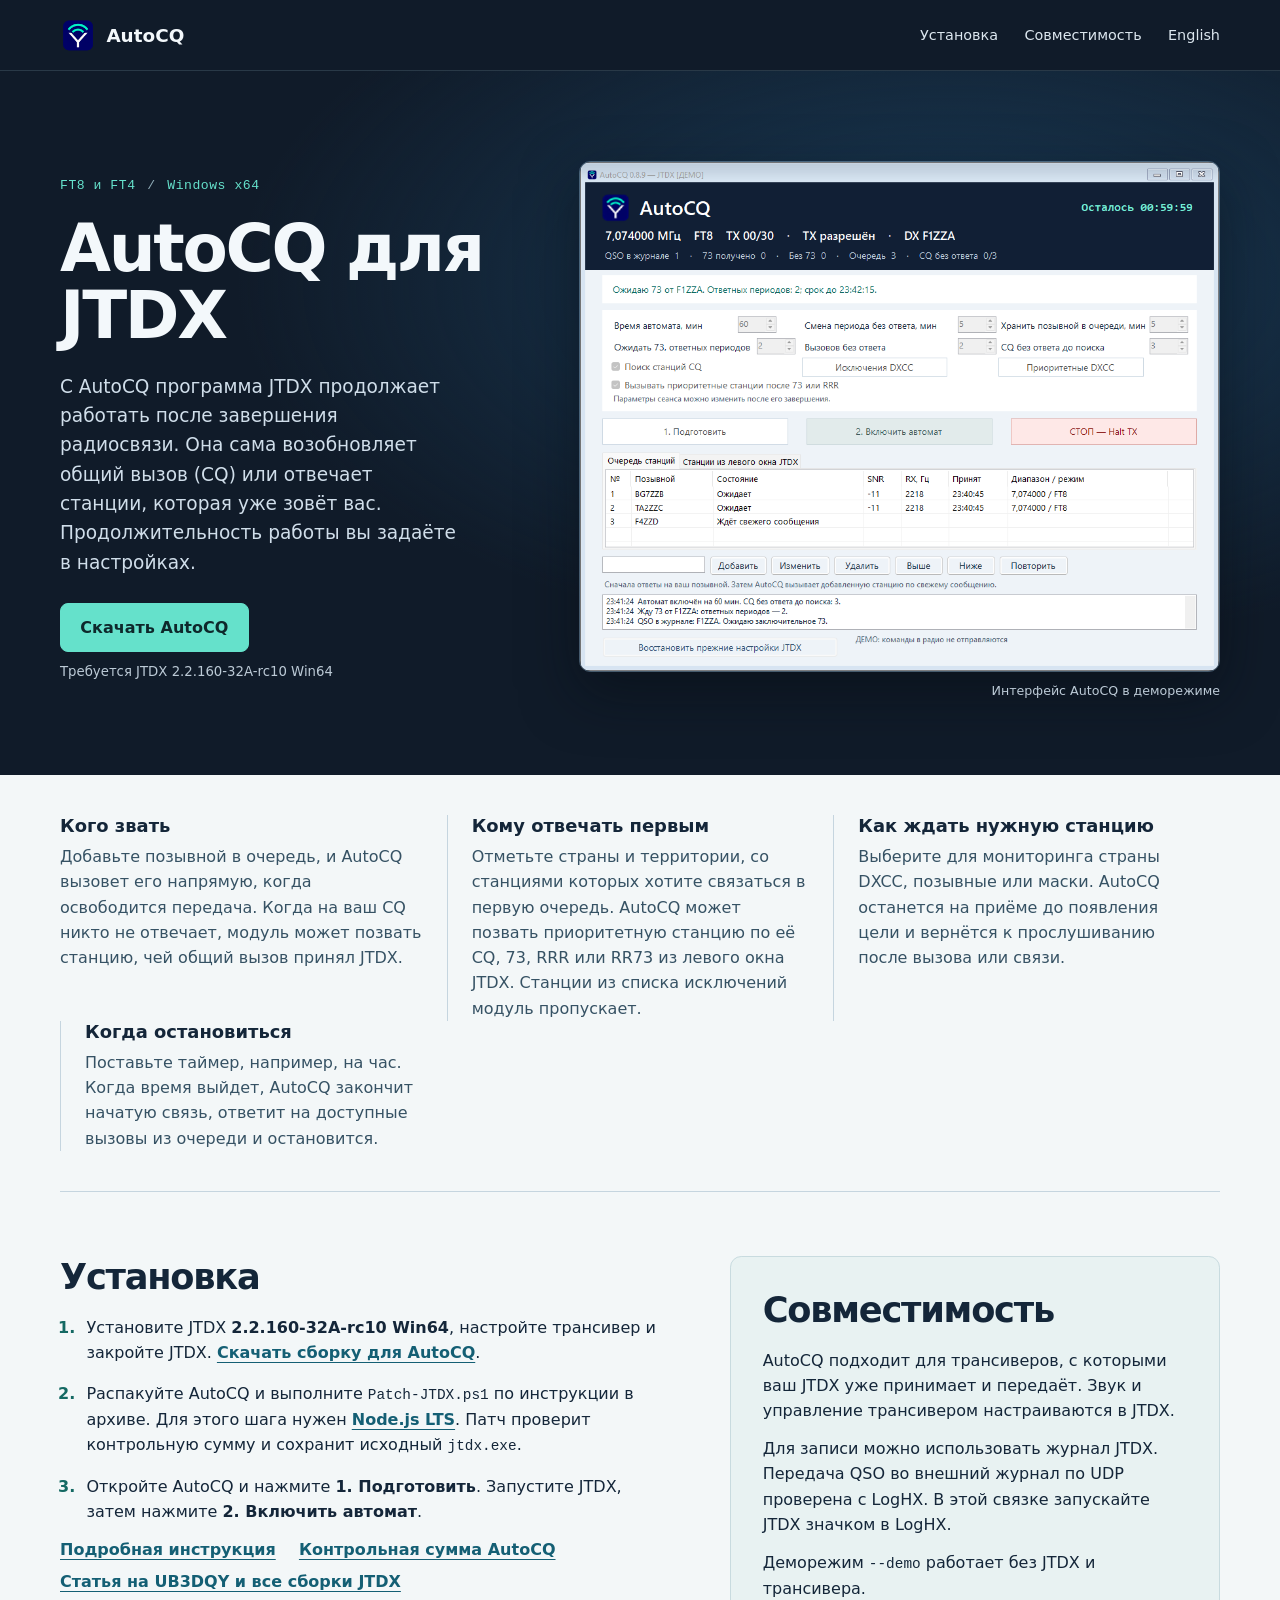
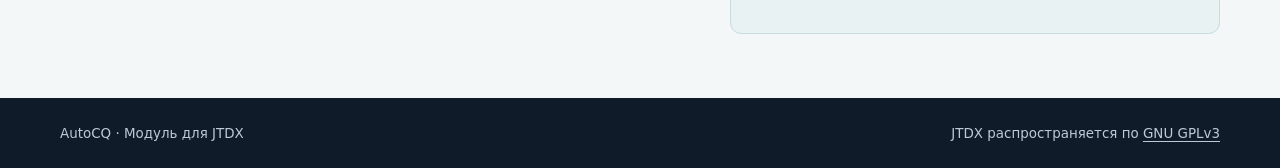
==== docs/index.html @ 777506cb "Add direct calls and target monitoring" ====
<!doctype html>
<html lang="ru">
<head>
  <meta charset="utf-8">
  <meta name="viewport" content="width=device-width, initial-scale=1">
  <meta name="description" content="С AutoCQ программа JTDX продолжает работу после каждой связи в FT8 и FT4. Таймер, очередь вызовов, приоритеты и исключения по странам.">
  <title>AutoCQ для JTDX — загрузка</title>
  <link rel="icon" href="icon.png" type="image/png">
  <link rel="stylesheet" href="style.css">
</head>
<body>
  <header class="site-header">
    <div class="wrap masthead">
      <a class="brand" href="index.html"><img src="icon.png" alt="" width="36" height="36">AutoCQ</a>
      <nav aria-label="Разделы страницы">
        <a href="#setup">Установка</a>
        <a href="#compatibility">Совместимость</a>
        <a href="https://ub3dqy.com/en/read/5/" lang="en">English</a>
      </nav>
    </div>
  </header>
  <main>
    <section class="hero">
      <div class="wrap hero-grid">
        <div class="intro">
          <p class="version">FT8 и FT4 <span aria-hidden="true">/</span> Windows x64</p>
          <h1>AutoCQ для<br> JTDX</h1>
          <p class="summary">С AutoCQ программа JTDX продолжает работать после завершения радиосвязи. Она сама возобновляет общий вызов (CQ) или отвечает станции, которая уже зовёт вас. Продолжительность работы вы задаёте в настройках.</p>
          <a class="button" href="https://github.com/ub3dqy/jtdx-autocq/releases/latest">Скачать AutoCQ</a>
          <p class="requirements">Требуется JTDX 2.2.160-32A-rc10 Win64</p>
        </div>
        <figure class="product">
          <a href="autocq-demo.png" aria-label="Открыть снимок окна AutoCQ в полном размере">
            <img src="autocq-demo.png" alt="Демонстрационное окно AutoCQ с таймером, настройками ожидания 73 и очередью вызовов" width="976" height="778">
          </a>
          <figcaption>Интерфейс AutoCQ в деморежиме</figcaption>
        </figure>
      </div>
    </section>
    <div class="surface">
      <div class="wrap">
        <dl class="features">
          <div>
            <dt>Кого звать</dt>
            <dd>Добавьте позывной в очередь, и AutoCQ вызовет его напрямую, когда освободится передача. Когда на ваш CQ никто не отвечает, модуль может позвать станцию, чей общий вызов принял JTDX.</dd>
          </div>
          <div>
            <dt>Кому отвечать первым</dt>
            <dd>Отметьте страны и территории, со станциями которых хотите связаться в первую очередь. AutoCQ может позвать приоритетную станцию по её CQ, 73, RRR или RR73 из левого окна JTDX. Станции из списка исключений модуль пропускает.</dd>
          </div>
          <div>
            <dt>Как ждать нужную станцию</dt>
            <dd>Выберите для мониторинга страны DXCC, позывные или маски. AutoCQ останется на приёме до появления цели и вернётся к прослушиванию после вызова или связи.</dd>
          </div>
          <div>
            <dt>Когда остановиться</dt>
            <dd>Поставьте таймер, например, на час. Когда время выйдет, AutoCQ закончит начатую связь, ответит на доступные вызовы из очереди и остановится.</dd>
          </div>
        </dl>
        <div class="details">
          <section id="setup" aria-labelledby="setup-title">
            <h2 id="setup-title">Установка</h2>
            <ol class="steps">
              <li>Установите JTDX <strong>2.2.160-32A-rc10 Win64</strong>, настройте трансивер и закройте JTDX. <a href="https://ub3dqy.com/downloads/jtdx/2.2.160-rc10/jtdx-2.2.160-32A-rc10-win64.exe.zip">Скачать сборку для AutoCQ</a>.</li>
              <li>Распакуйте AutoCQ и выполните <code>Patch-JTDX.ps1</code> по инструкции в архиве. Для этого шага нужен <a href="https://nodejs.org/en/download">Node.js LTS</a>. Патч проверит контрольную сумму и сохранит исходный <code>jtdx.exe</code>.</li>
              <li>Откройте AutoCQ и нажмите <strong>1. Подготовить</strong>. Запустите JTDX, затем нажмите <strong>2. Включить автомат</strong>.</li>
            </ol>
            <div class="setup-links">
              <a href="https://github.com/ub3dqy/jtdx-autocq#установить-autocq">Подробная инструкция</a>
              <a href="https://github.com/ub3dqy/jtdx-autocq/releases/latest/download/SHA256SUMS.txt">Контрольная сумма AutoCQ</a>
              <a href="https://ub3dqy.com/ru/read/5/">Статья на UB3DQY и все сборки JTDX</a>
            </div>
          </section>
          <section class="compat" id="compatibility" aria-labelledby="compat-title">
            <h2 id="compat-title">Совместимость</h2>
            <p>AutoCQ подходит для трансиверов, с которыми ваш JTDX уже принимает и передаёт. Звук и управление трансивером настраиваются в JTDX.</p>
            <p>Для записи можно использовать журнал JTDX. Передача QSO во внешний журнал по UDP проверена с LogHX. В этой связке запускайте JTDX значком в LogHX.</p>
            <p>Деморежим <code>--demo</code> работает без JTDX и трансивера.</p>
          </section>
        </div>
      </div>
    </div>
  </main>
  <footer>
    <div class="wrap footer-row">
      <p>AutoCQ · Модуль для JTDX</p>
      <p>JTDX распространяется по <a href="https://www.gnu.org/licenses/gpl-3.0.html">GNU GPLv3</a></p>
    </div>
  </footer>
</body>
</html>
---- docs/style.css ----
:root {
  color-scheme: dark;
  --night: #101b29;
  --ink: #142639;
  --mint: #65e1cb;
  --ice: #f3f7f8;
  --muted: #bccad6;
  font-family: "Geist", "Inter", "Segoe UI", system-ui, sans-serif;
}

*, *::before, *::after { box-sizing: border-box; }
body { margin: 0; color: #f3f8fb; background: var(--night); }
a { color: inherit; text-underline-offset: 0.22em; }
a:focus-visible { outline: 2px solid #2985ed; outline-offset: 5px; border-radius: 3px; }
img { max-width: 100%; height: auto; display: block; }
p, dd, li { line-height: 1.58; }
.wrap { width: min(1160px, calc(100% - 3rem)); margin-inline: auto; }
.site-header { border-bottom: 1px solid #b6e3ed26; }
.masthead, .footer-row { display: flex; align-items: center; gap: 1rem; justify-content: space-between; }
.masthead { min-height: 70px; }
.brand { display: inline-flex; gap: 0.65rem; align-items: center; font-size: 1.15rem; font-weight: 710; text-decoration: none; }
.masthead nav { display: flex; flex-wrap: wrap; gap: clamp(0.55rem, 3vw, 1.65rem); font-size: 0.9rem; color: #dce7ef; }
.masthead nav a { text-decoration: none; }
.masthead nav a:hover { text-decoration: underline; }
.hero {
  background: radial-gradient(ellipse at 74% 30%, #193a56, transparent 53%), var(--night);
}
.hero-grid {
  display: grid;
  grid-template-columns: minmax(17rem, 0.83fr) minmax(0, 1.17fr);
  align-items: center;
  gap: clamp(1.5rem, 5vw, 4.5rem);
  padding-block: clamp(3.25rem, 7vw, 6.1rem) clamp(3rem, 6vw, 5.25rem);
}
.version {
  margin: 0 0 1.15rem;
  color: var(--mint);
  font-family: "IBM Plex Mono", Consolas, monospace;
  font-size: 0.82rem;
  letter-spacing: 0.04em;
}
.version span { color: #91aeb9; margin-inline: 0.25em; }
h1, h2 { letter-spacing: -0.035em; }
h1 { margin: 0; font-size: clamp(2.6rem, 5.15vw, 4.8rem); line-height: 1.02; }
.summary { margin: 1.4rem 0 1.6rem; max-width: 34ch; color: #d0deea; font-size: clamp(1rem, 1.65vw, 1.16rem); }
.button {
  display: inline-block;
  padding: 0.88rem 1.21rem;
  border: 1px solid var(--mint);
  border-radius: 0.5rem;
  background: var(--mint);
  color: #0e282b;
  font-weight: 730;
  text-decoration: none;
}
.button:hover { background: #a0ffea; }
.requirements { font-size: 0.83rem; margin: 0.65rem 0 0; color: var(--muted); }
.product { margin: 0; }
.product a { display: block; border: 1px solid #9fc3dd61; border-radius: 0.7rem; overflow: hidden; box-shadow: 0 20px 55px #060b1280; }
.product figcaption { text-align: right; margin-top: 0.7rem; font-size: 0.79rem; color: var(--muted); }
.surface { color-scheme: light; background: var(--ice); color: var(--ink); }
.features {
  margin: 0;
  padding-block: 2.5rem;
  display: grid;
  grid-template-columns: repeat(3, minmax(0, 1fr));
  border-bottom: 1px solid #c5d5df;
}
.features div + div { padding-left: 1.5rem; border-left: 1px solid #c5d5df; }
.features div { padding-right: 1.5rem; }
.features dt { font-size: 1.12rem; font-weight: 740; }
.features dd { margin: 0.5rem 0 0; color: #365264; }
.details {
  padding-block: clamp(2.5rem, 5vw, 4.5rem);
  display: grid;
  grid-template-columns: minmax(0, 1.05fr) minmax(0, 0.85fr);
  gap: clamp(1.35rem, 5vw, 4.25rem);
  align-items: start;
}
.details h2 { font-size: clamp(1.7rem, 3vw, 2.2rem); margin: 0 0 1.1rem; }
.steps { padding-left: 1.3rem; }
.steps li { margin: 0 0 1rem; padding-left: 0.35rem; }
.steps li::marker { font-weight: 750; color: #146963; }
.details a { color: #145f74; font-weight: 640; }
.setup-links { display: flex; flex-wrap: wrap; gap: 0.8rem 1.45rem; }
.compat { padding: clamp(1.2rem, 3vw, 2rem); border: 1px solid #c8dbdf; border-radius: 0.7rem; background: #e8f2f2; }
.compat p { margin: 0 0 0.8rem; }
.compat p:last-child { margin: 0; }
code { font-family: "IBM Plex Mono", Consolas, monospace; font-size: 0.9em; overflow-wrap: anywhere; }
.footer-row { padding-block: 0.7rem; color: var(--muted); font-size: 0.84rem; }

@media (max-width: 780px) {
  .hero-grid, .details { grid-template-columns: minmax(0, 1fr); }
  .hero-grid { gap: 2.1rem; }
  .product { max-width: 620px; }
  .product figcaption { text-align: left; }
  h1 br { display: none; }
}

@media (max-width: 525px) {
  .wrap { width: calc(100% - 2rem); }
  .masthead { min-height: 63px; }
  .masthead nav { font-size: 0.8rem; }
  .features { grid-template-columns: minmax(0, 1fr); gap: 1rem; padding-block: 1.6rem; }
  .features div { padding: 0; }
  .features div + div { padding: 1rem 0 0; border: 0; border-top: 1px solid #c5d5df; }
  .footer-row { display: block; }
}
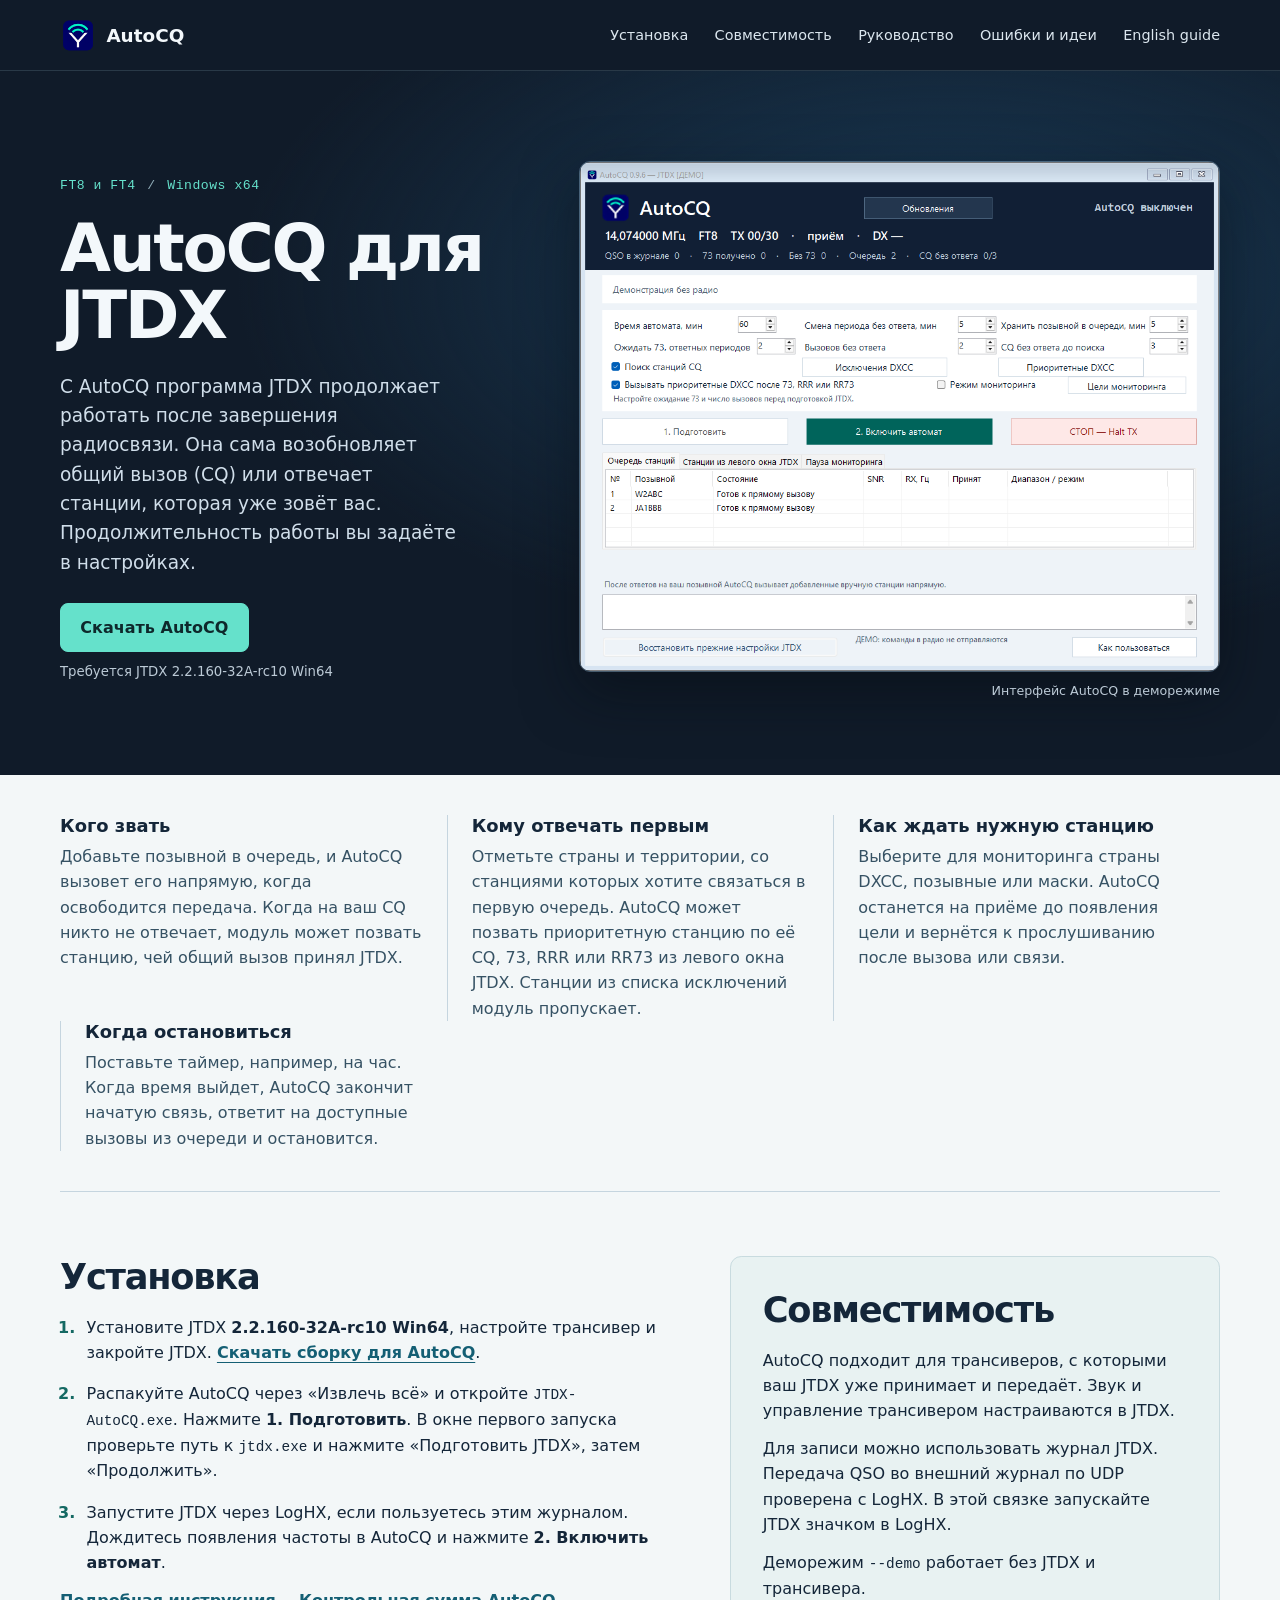
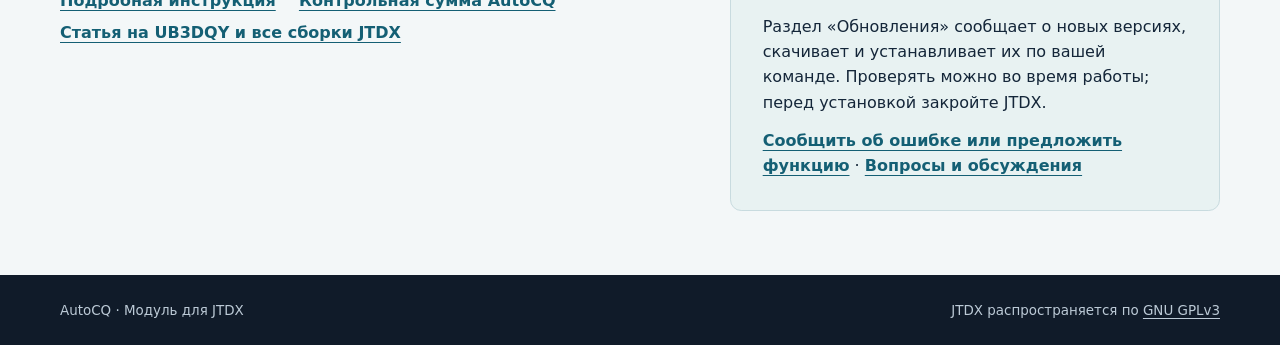
==== commit 43d039f7: "Release 0.9.6: monitoring retries, updater, guided setup and community docs" ====
--- a/docs/index.html
+++ b/docs/index.html
@@ -15,7 +15,9 @@
       <nav aria-label="Разделы страницы">
         <a href="#setup">Установка</a>
         <a href="#compatibility">Совместимость</a>
-        <a href="https://ub3dqy.com/en/read/5/" lang="en">English</a>
+        <a href="user-guide.ru.html">Руководство</a>
+        <a href="https://github.com/ub3dqy/jtdx-autocq/issues/new/choose">Ошибки и идеи</a>
+        <a href="user-guide.en.html" lang="en">English guide</a>
       </nav>
     </div>
   </header>
@@ -62,11 +64,11 @@
             <h2 id="setup-title">Установка</h2>
             <ol class="steps">
               <li>Установите JTDX <strong>2.2.160-32A-rc10 Win64</strong>, настройте трансивер и закройте JTDX. <a href="https://ub3dqy.com/downloads/jtdx/2.2.160-rc10/jtdx-2.2.160-32A-rc10-win64.exe.zip">Скачать сборку для AutoCQ</a>.</li>
-              <li>Распакуйте AutoCQ и выполните <code>Patch-JTDX.ps1</code> по инструкции в архиве. Для этого шага нужен <a href="https://nodejs.org/en/download">Node.js LTS</a>. Патч проверит контрольную сумму и сохранит исходный <code>jtdx.exe</code>.</li>
-              <li>Откройте AutoCQ и нажмите <strong>1. Подготовить</strong>. Запустите JTDX, затем нажмите <strong>2. Включить автомат</strong>.</li>
+              <li>Распакуйте AutoCQ через «Извлечь всё» и откройте <code>JTDX-AutoCQ.exe</code>. Нажмите <strong>1. Подготовить</strong>. В окне первого запуска проверьте путь к <code>jtdx.exe</code> и нажмите «Подготовить JTDX», затем «Продолжить».</li>
+              <li>Запустите JTDX через LogHX, если пользуетесь этим журналом. Дождитесь появления частоты в AutoCQ и нажмите <strong>2. Включить автомат</strong>.</li>
             </ol>
             <div class="setup-links">
-              <a href="https://github.com/ub3dqy/jtdx-autocq#установить-autocq">Подробная инструкция</a>
+              <a href="user-guide.ru.html">Подробная инструкция</a>
               <a href="https://github.com/ub3dqy/jtdx-autocq/releases/latest/download/SHA256SUMS.txt">Контрольная сумма AutoCQ</a>
               <a href="https://ub3dqy.com/ru/read/5/">Статья на UB3DQY и все сборки JTDX</a>
             </div>
@@ -76,6 +78,8 @@
             <p>AutoCQ подходит для трансиверов, с которыми ваш JTDX уже принимает и передаёт. Звук и управление трансивером настраиваются в JTDX.</p>
             <p>Для записи можно использовать журнал JTDX. Передача QSO во внешний журнал по UDP проверена с LogHX. В этой связке запускайте JTDX значком в LogHX.</p>
             <p>Деморежим <code>--demo</code> работает без JTDX и трансивера.</p>
+            <p>Раздел «Обновления» сообщает о новых версиях, скачивает и устанавливает их по вашей команде. Проверять можно во время работы; перед установкой закройте JTDX.</p>
+            <p><a href="https://github.com/ub3dqy/jtdx-autocq/issues/new/choose">Сообщить об ошибке или предложить функцию</a> · <a href="https://github.com/ub3dqy/jtdx-autocq/discussions">Вопросы и обсуждения</a></p>
           </section>
         </div>
       </div>
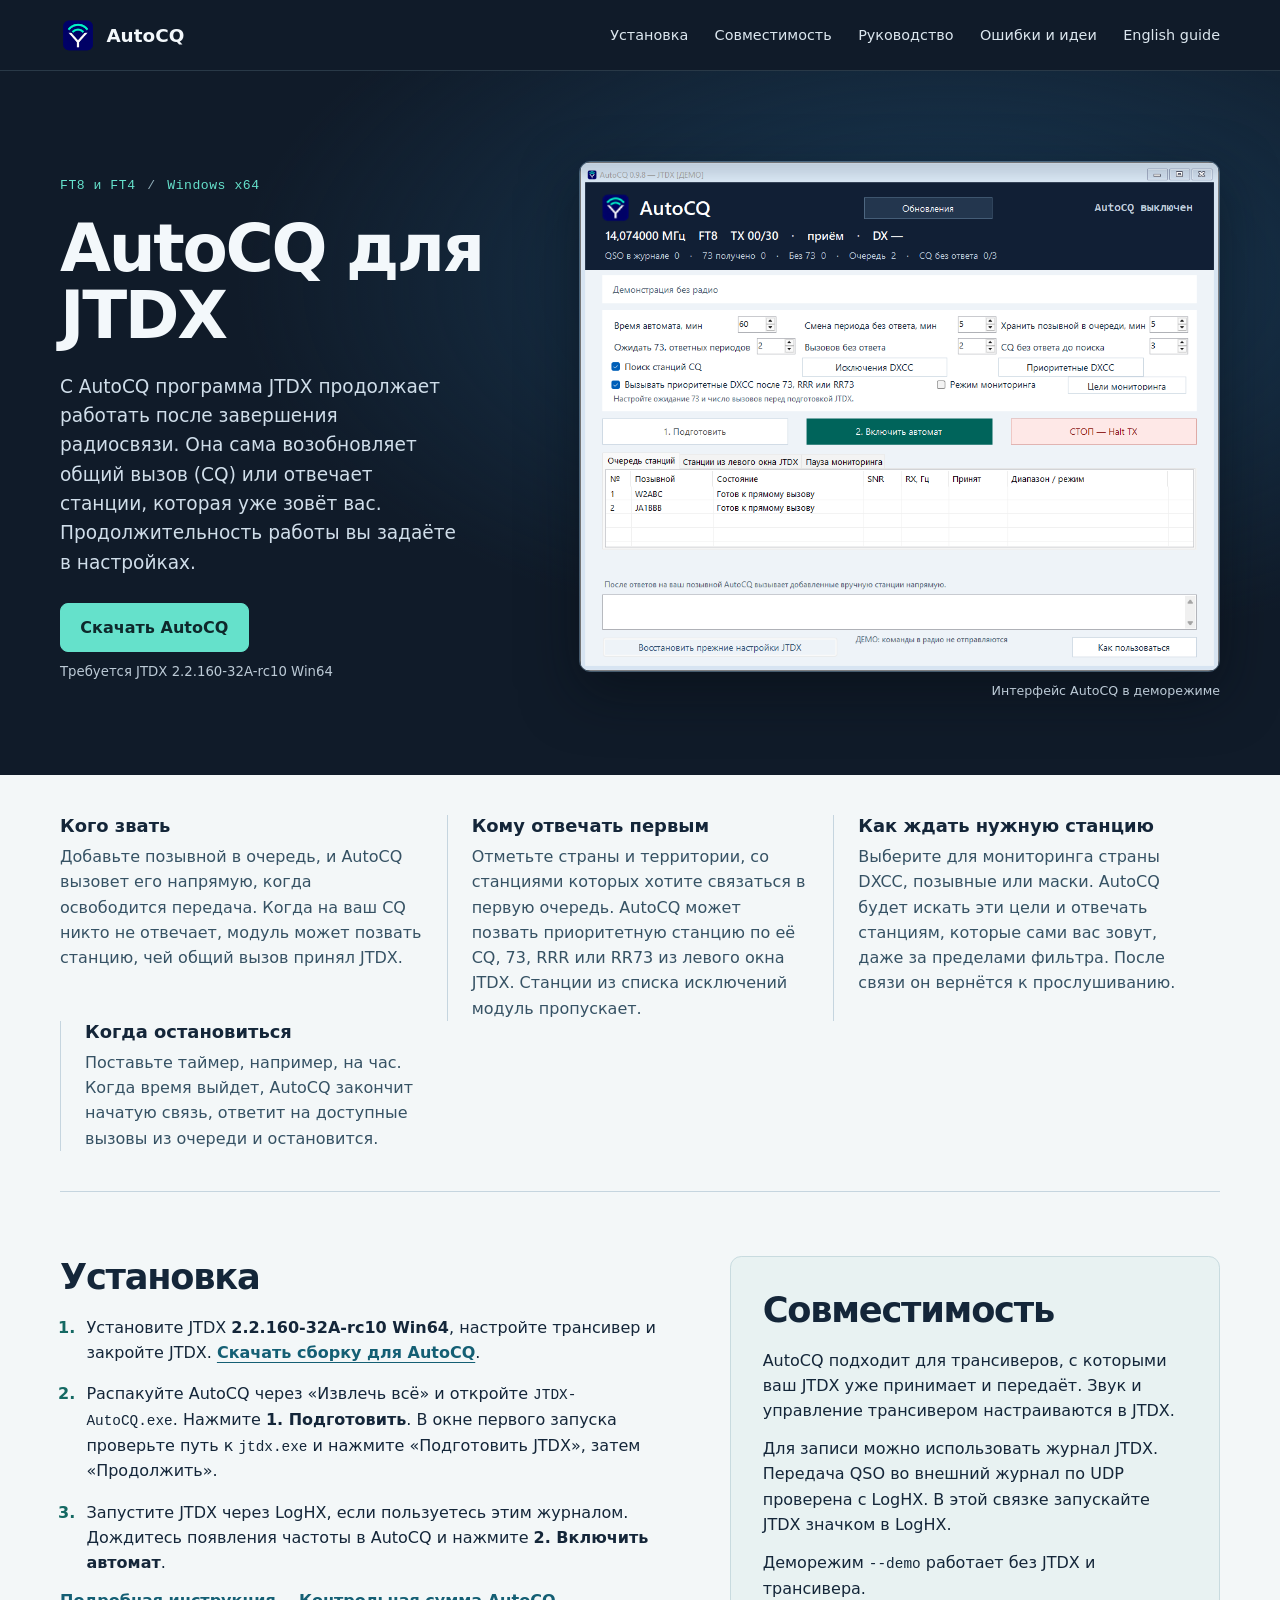
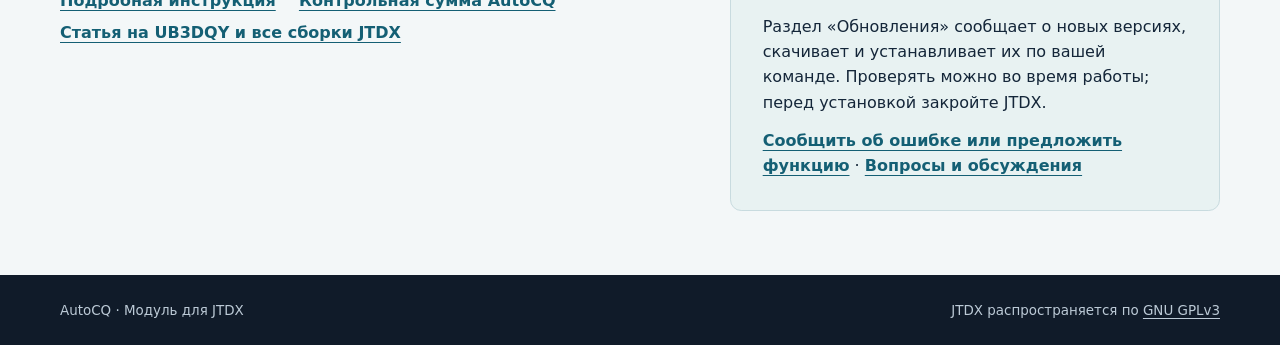
==== commit 8649df6e: "Answer incoming callers outside monitoring targets" ====
--- a/docs/index.html
+++ b/docs/index.html
@@ -52,7 +52,7 @@
           </div>
           <div>
             <dt>Как ждать нужную станцию</dt>
-            <dd>Выберите для мониторинга страны DXCC, позывные или маски. AutoCQ останется на приёме до появления цели и вернётся к прослушиванию после вызова или связи.</dd>
+            <dd>Выберите для мониторинга страны DXCC, позывные или маски. AutoCQ будет искать эти цели и отвечать станциям, которые сами вас зовут, даже за пределами фильтра. После связи он вернётся к прослушиванию.</dd>
           </div>
           <div>
             <dt>Когда остановиться</dt>
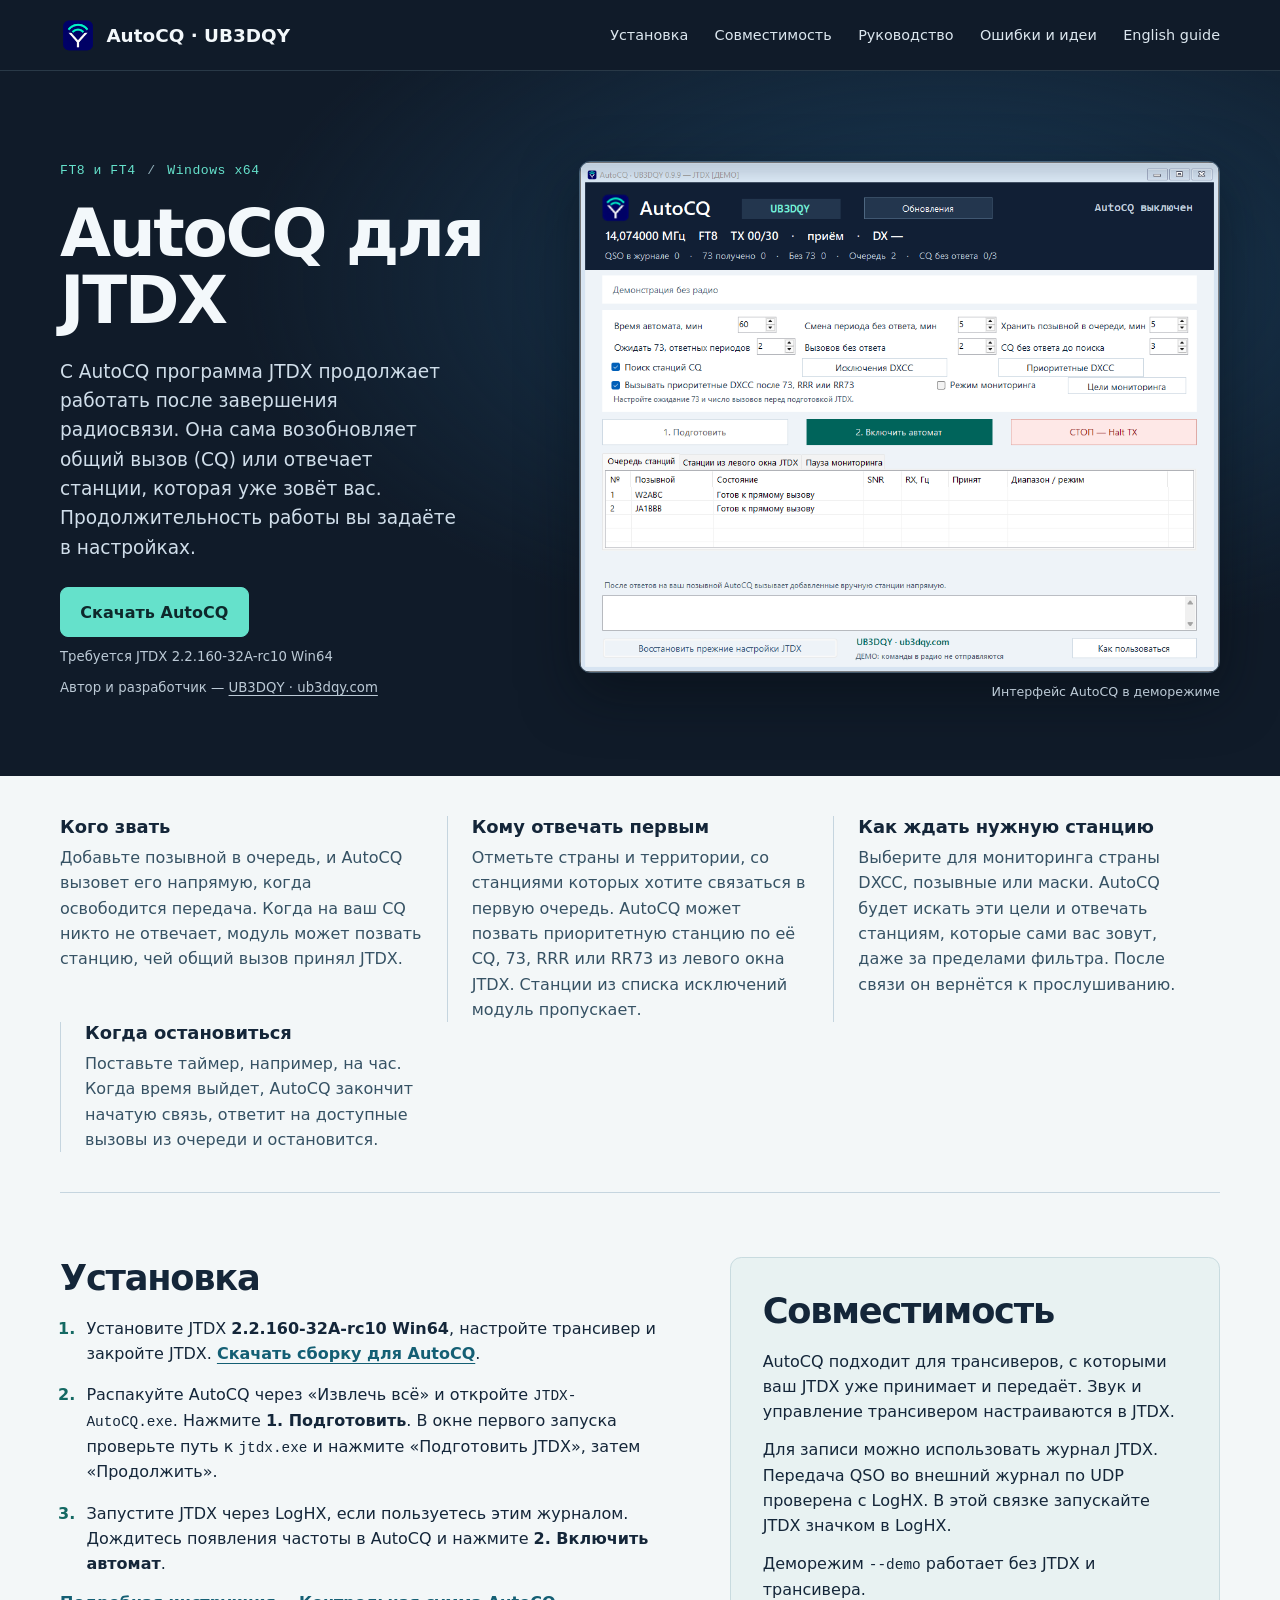
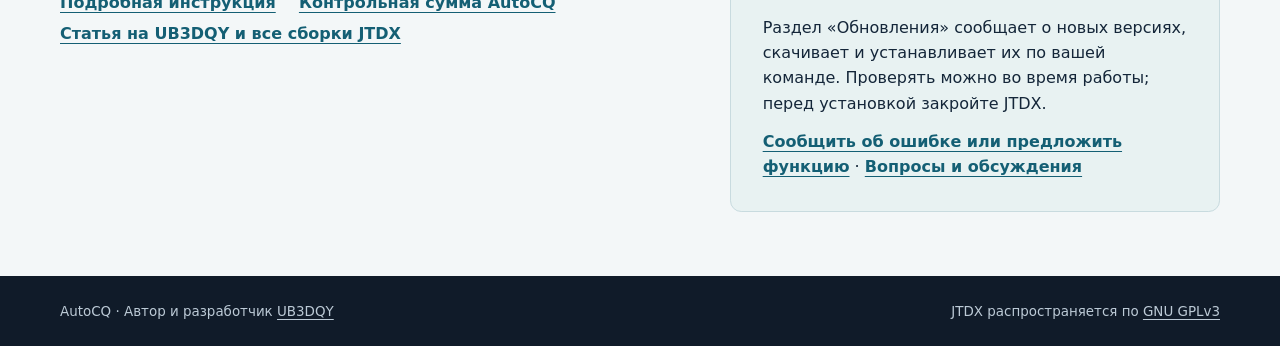
==== commit ff8b2d4a: "Brand AutoCQ with UB3DQY identity and website" ====
--- a/docs/index.html
+++ b/docs/index.html
@@ -4,14 +4,15 @@
   <meta charset="utf-8">
   <meta name="viewport" content="width=device-width, initial-scale=1">
   <meta name="description" content="С AutoCQ программа JTDX продолжает работу после каждой связи в FT8 и FT4. Таймер, очередь вызовов, приоритеты и исключения по странам.">
-  <title>AutoCQ для JTDX — загрузка</title>
+  <meta name="author" content="UB3DQY">
+  <title>AutoCQ · UB3DQY — модуль для JTDX</title>
   <link rel="icon" href="icon.png" type="image/png">
   <link rel="stylesheet" href="style.css">
 </head>
 <body>
   <header class="site-header">
     <div class="wrap masthead">
-      <a class="brand" href="index.html"><img src="icon.png" alt="" width="36" height="36">AutoCQ</a>
+      <a class="brand" href="index.html"><img src="icon.png" alt="" width="36" height="36">AutoCQ · UB3DQY</a>
       <nav aria-label="Разделы страницы">
         <a href="#setup">Установка</a>
         <a href="#compatibility">Совместимость</a>
@@ -30,6 +31,7 @@
           <p class="summary">С AutoCQ программа JTDX продолжает работать после завершения радиосвязи. Она сама возобновляет общий вызов (CQ) или отвечает станции, которая уже зовёт вас. Продолжительность работы вы задаёте в настройках.</p>
           <a class="button" href="https://github.com/ub3dqy/jtdx-autocq/releases/latest">Скачать AutoCQ</a>
           <p class="requirements">Требуется JTDX 2.2.160-32A-rc10 Win64</p>
+          <p class="requirements">Автор и разработчик — <a href="https://ub3dqy.com/">UB3DQY · ub3dqy.com</a></p>
         </div>
         <figure class="product">
           <a href="autocq-demo.png" aria-label="Открыть снимок окна AutoCQ в полном размере">
@@ -87,7 +89,7 @@
   </main>
   <footer>
     <div class="wrap footer-row">
-      <p>AutoCQ · Модуль для JTDX</p>
+      <p>AutoCQ · Автор и разработчик <a href="https://ub3dqy.com/">UB3DQY</a></p>
       <p>JTDX распространяется по <a href="https://www.gnu.org/licenses/gpl-3.0.html">GNU GPLv3</a></p>
     </div>
   </footer>
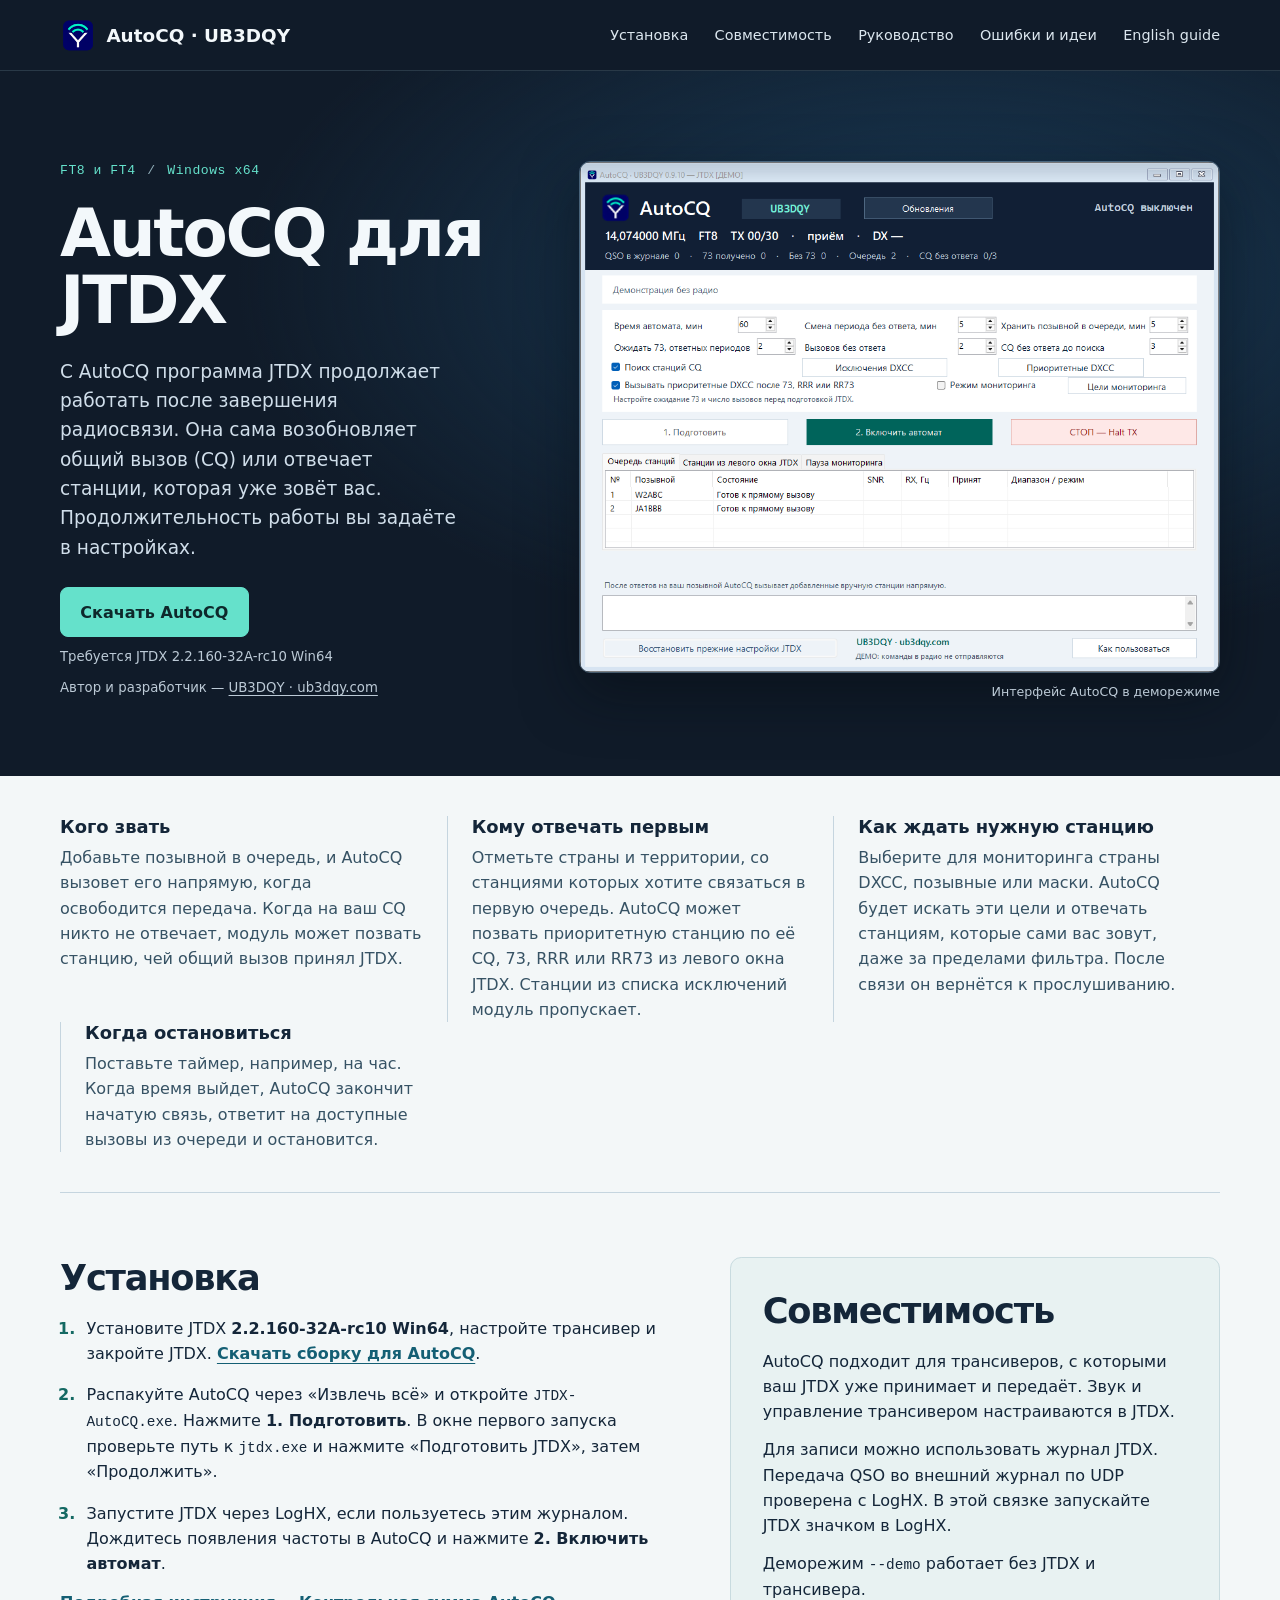
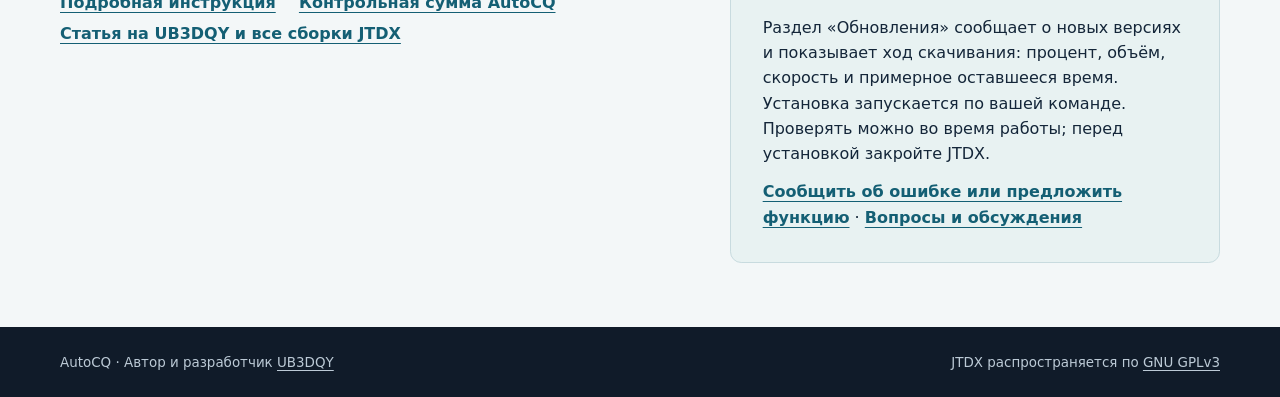
==== commit a4403d27: "Show download progress and preserve terminal Halt acknowledgements" ====
--- a/docs/index.html
+++ b/docs/index.html
@@ -80,7 +80,7 @@
             <p>AutoCQ подходит для трансиверов, с которыми ваш JTDX уже принимает и передаёт. Звук и управление трансивером настраиваются в JTDX.</p>
             <p>Для записи можно использовать журнал JTDX. Передача QSO во внешний журнал по UDP проверена с LogHX. В этой связке запускайте JTDX значком в LogHX.</p>
             <p>Деморежим <code>--demo</code> работает без JTDX и трансивера.</p>
-            <p>Раздел «Обновления» сообщает о новых версиях, скачивает и устанавливает их по вашей команде. Проверять можно во время работы; перед установкой закройте JTDX.</p>
+            <p>Раздел «Обновления» сообщает о новых версиях и показывает ход скачивания: процент, объём, скорость и примерное оставшееся время. Установка запускается по вашей команде. Проверять можно во время работы; перед установкой закройте JTDX.</p>
             <p><a href="https://github.com/ub3dqy/jtdx-autocq/issues/new/choose">Сообщить об ошибке или предложить функцию</a> · <a href="https://github.com/ub3dqy/jtdx-autocq/discussions">Вопросы и обсуждения</a></p>
           </section>
         </div>
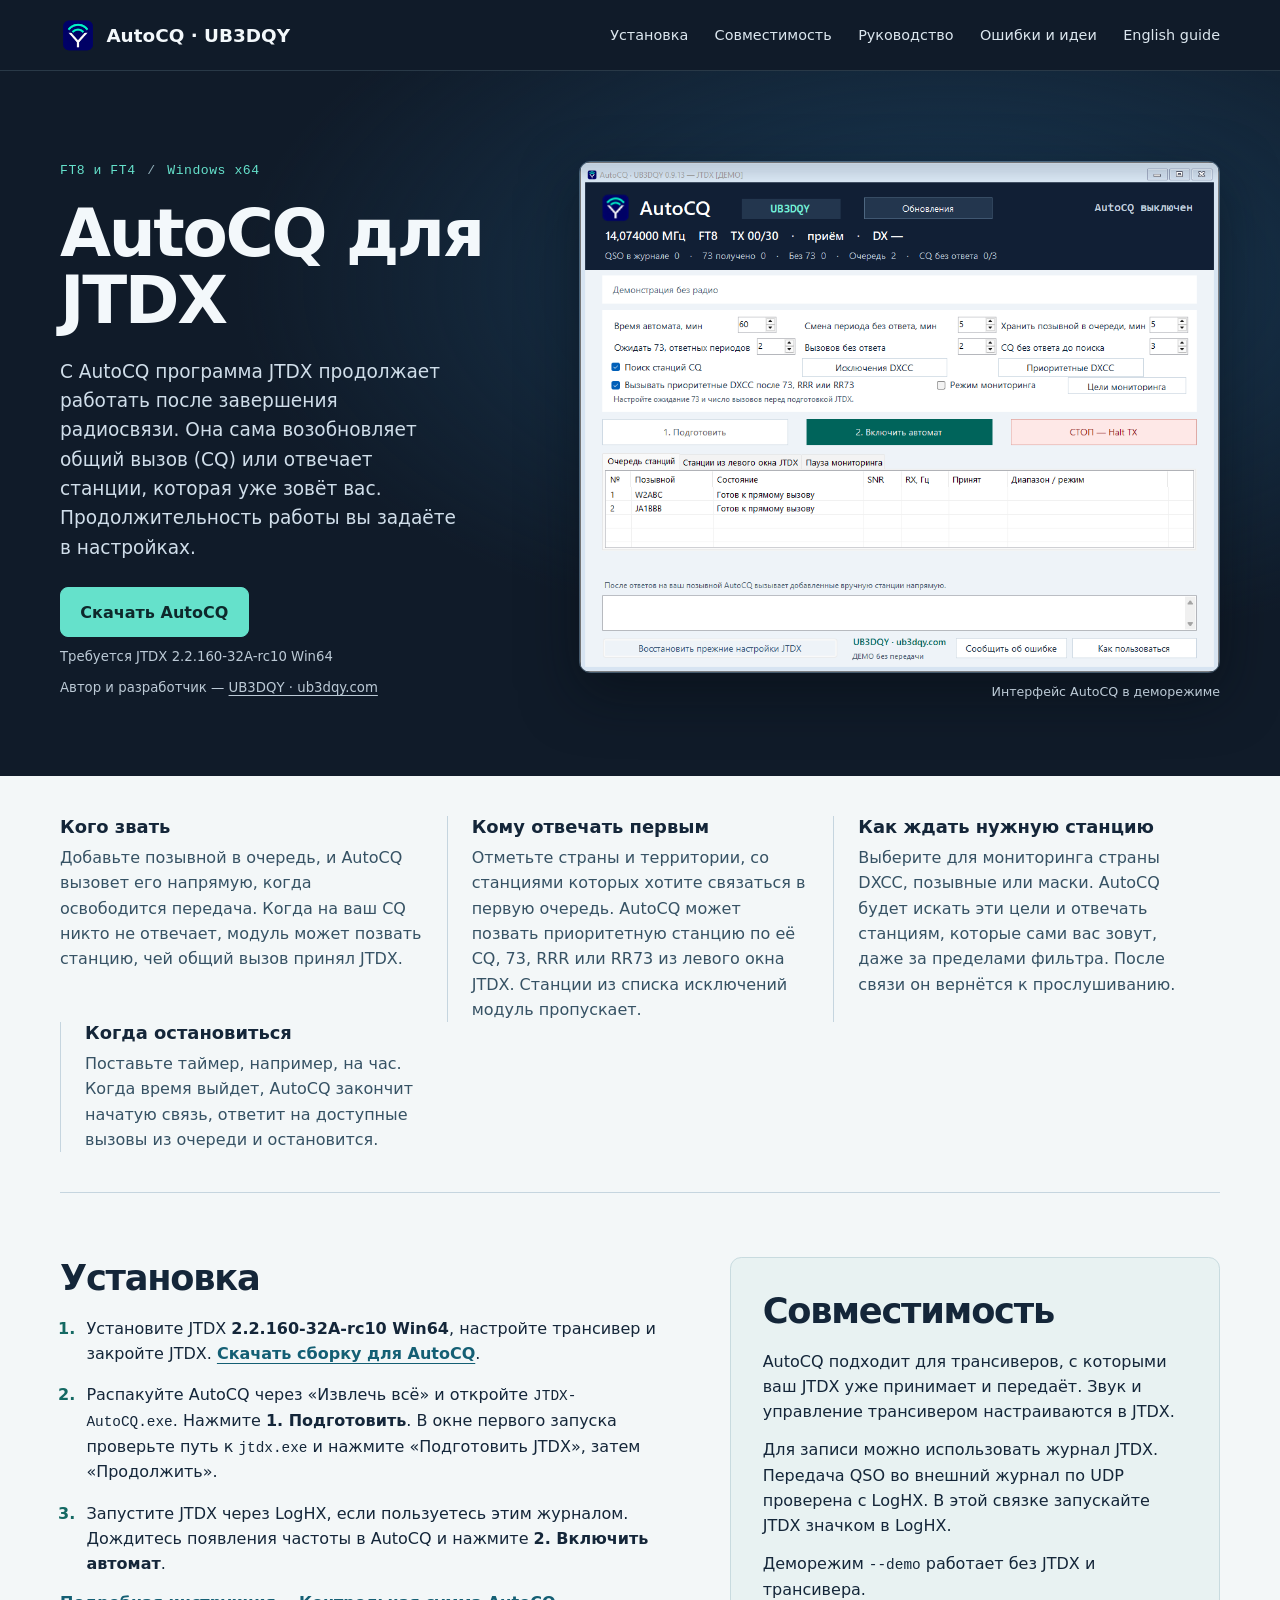
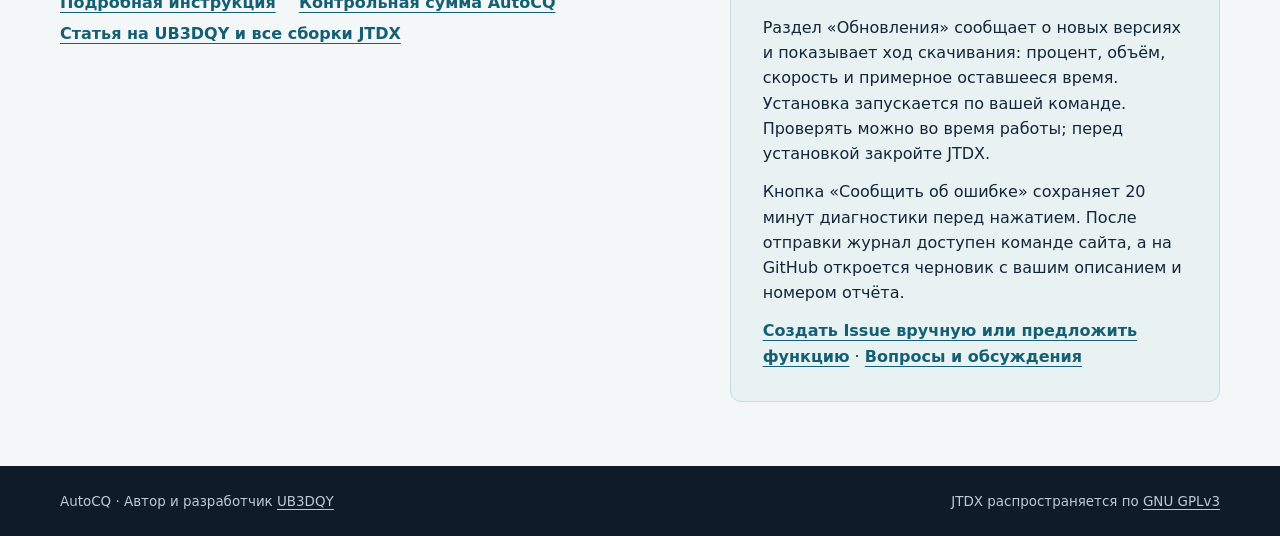
==== commit 521c5fc8: "Send private diagnostics and prepare a public bug report" ====
--- a/docs/index.html
+++ b/docs/index.html
@@ -81,7 +81,8 @@
             <p>Для записи можно использовать журнал JTDX. Передача QSO во внешний журнал по UDP проверена с LogHX. В этой связке запускайте JTDX значком в LogHX.</p>
             <p>Деморежим <code>--demo</code> работает без JTDX и трансивера.</p>
             <p>Раздел «Обновления» сообщает о новых версиях и показывает ход скачивания: процент, объём, скорость и примерное оставшееся время. Установка запускается по вашей команде. Проверять можно во время работы; перед установкой закройте JTDX.</p>
-            <p><a href="https://github.com/ub3dqy/jtdx-autocq/issues/new/choose">Сообщить об ошибке или предложить функцию</a> · <a href="https://github.com/ub3dqy/jtdx-autocq/discussions">Вопросы и обсуждения</a></p>
+            <p>Кнопка «Сообщить об ошибке» сохраняет 20 минут диагностики перед нажатием. После отправки журнал доступен команде сайта, а на GitHub откроется черновик с вашим описанием и номером отчёта.</p>
+            <p><a href="https://github.com/ub3dqy/jtdx-autocq/issues/new/choose">Создать Issue вручную или предложить функцию</a> · <a href="https://github.com/ub3dqy/jtdx-autocq/discussions">Вопросы и обсуждения</a></p>
           </section>
         </div>
       </div>
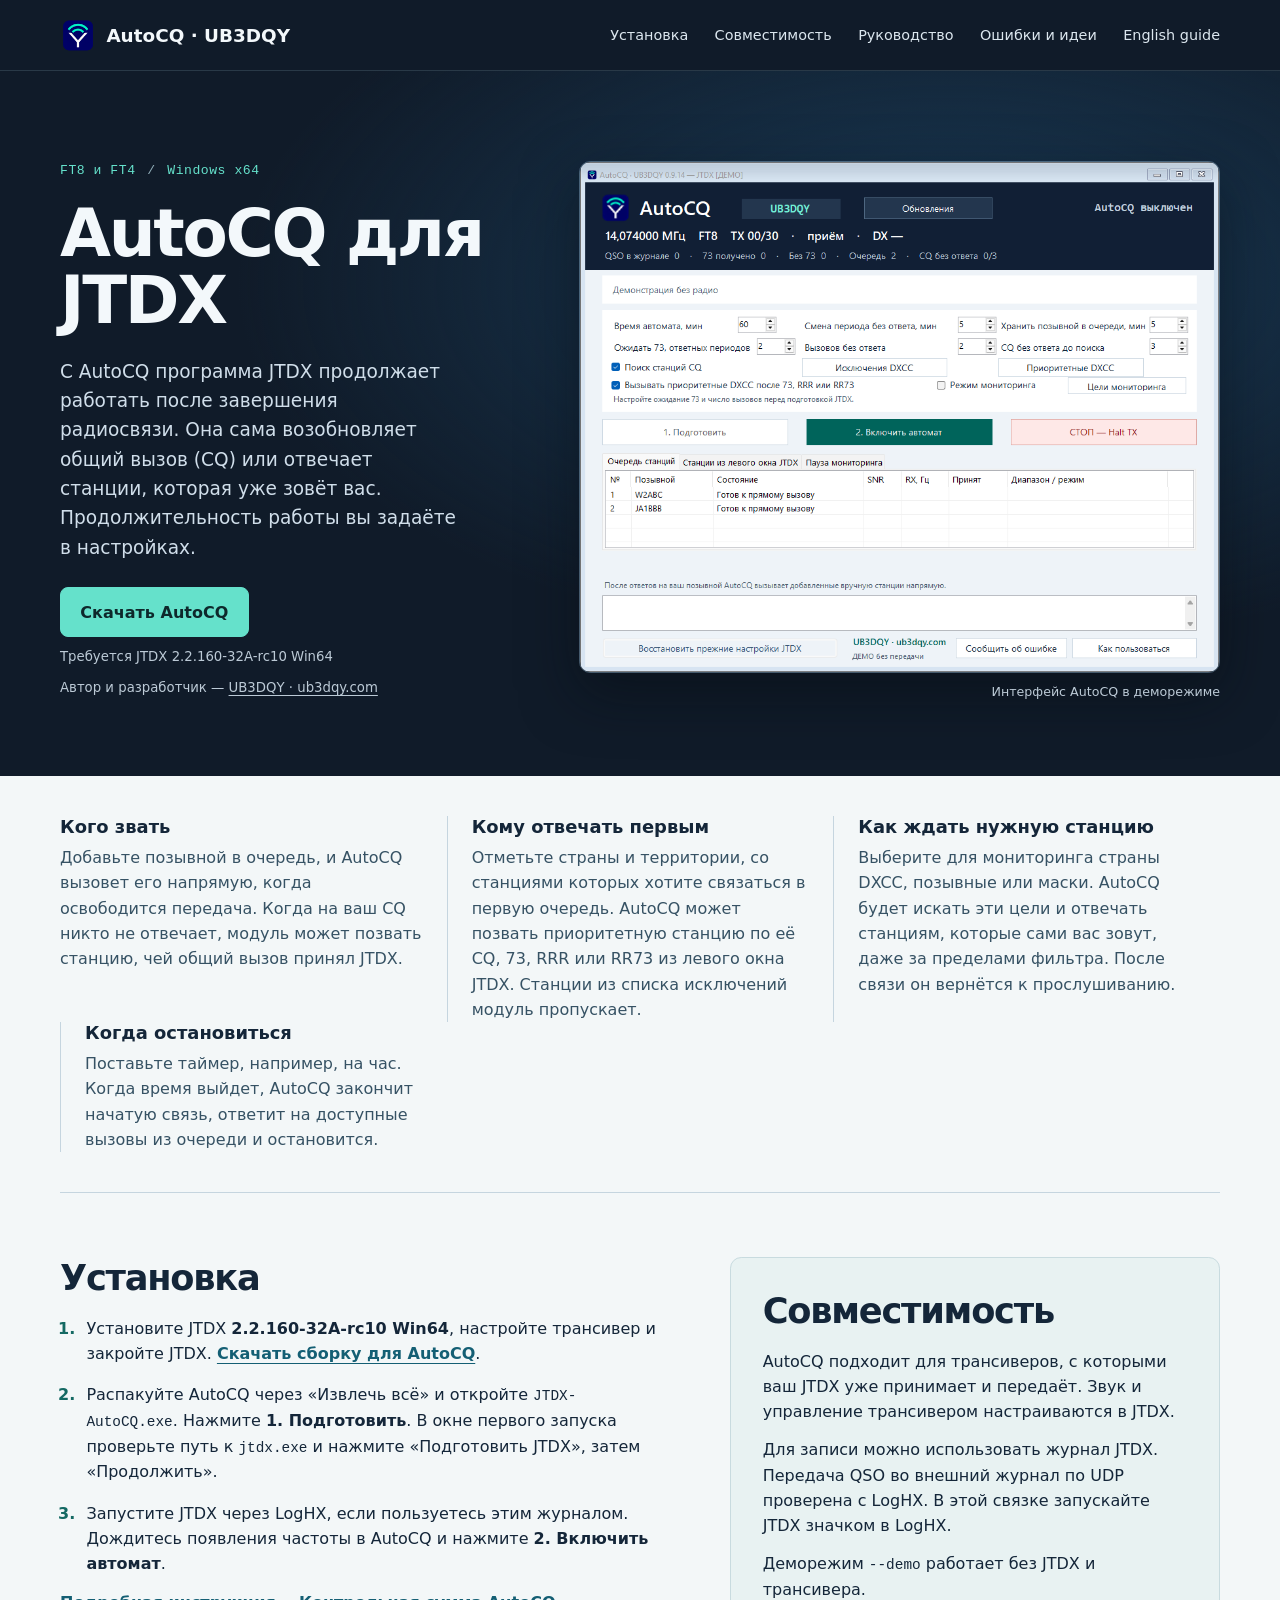
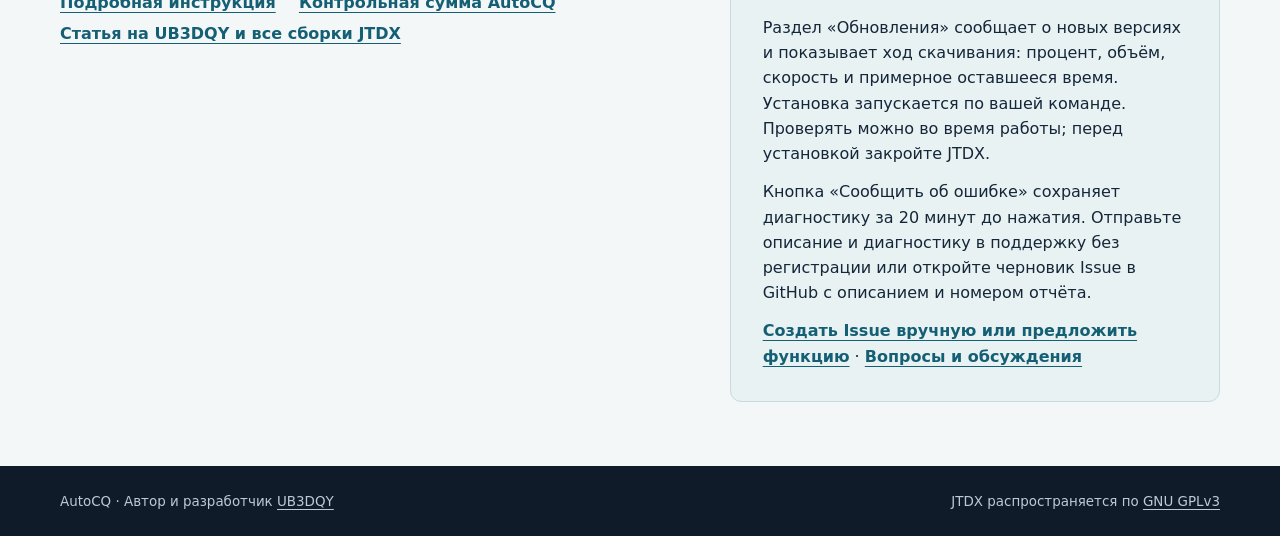
==== commit 07169895: "Release AutoCQ 0.9.14 with private support reports" ====
--- a/docs/index.html
+++ b/docs/index.html
@@ -81,7 +81,7 @@
             <p>Для записи можно использовать журнал JTDX. Передача QSO во внешний журнал по UDP проверена с LogHX. В этой связке запускайте JTDX значком в LogHX.</p>
             <p>Деморежим <code>--demo</code> работает без JTDX и трансивера.</p>
             <p>Раздел «Обновления» сообщает о новых версиях и показывает ход скачивания: процент, объём, скорость и примерное оставшееся время. Установка запускается по вашей команде. Проверять можно во время работы; перед установкой закройте JTDX.</p>
-            <p>Кнопка «Сообщить об ошибке» сохраняет 20 минут диагностики перед нажатием. После отправки журнал доступен команде сайта, а на GitHub откроется черновик с вашим описанием и номером отчёта.</p>
+            <p>Кнопка «Сообщить об ошибке» сохраняет диагностику за 20 минут до нажатия. Отправьте описание и диагностику в поддержку без регистрации или откройте черновик Issue в GitHub с описанием и номером отчёта.</p>
             <p><a href="https://github.com/ub3dqy/jtdx-autocq/issues/new/choose">Создать Issue вручную или предложить функцию</a> · <a href="https://github.com/ub3dqy/jtdx-autocq/discussions">Вопросы и обсуждения</a></p>
           </section>
         </div>
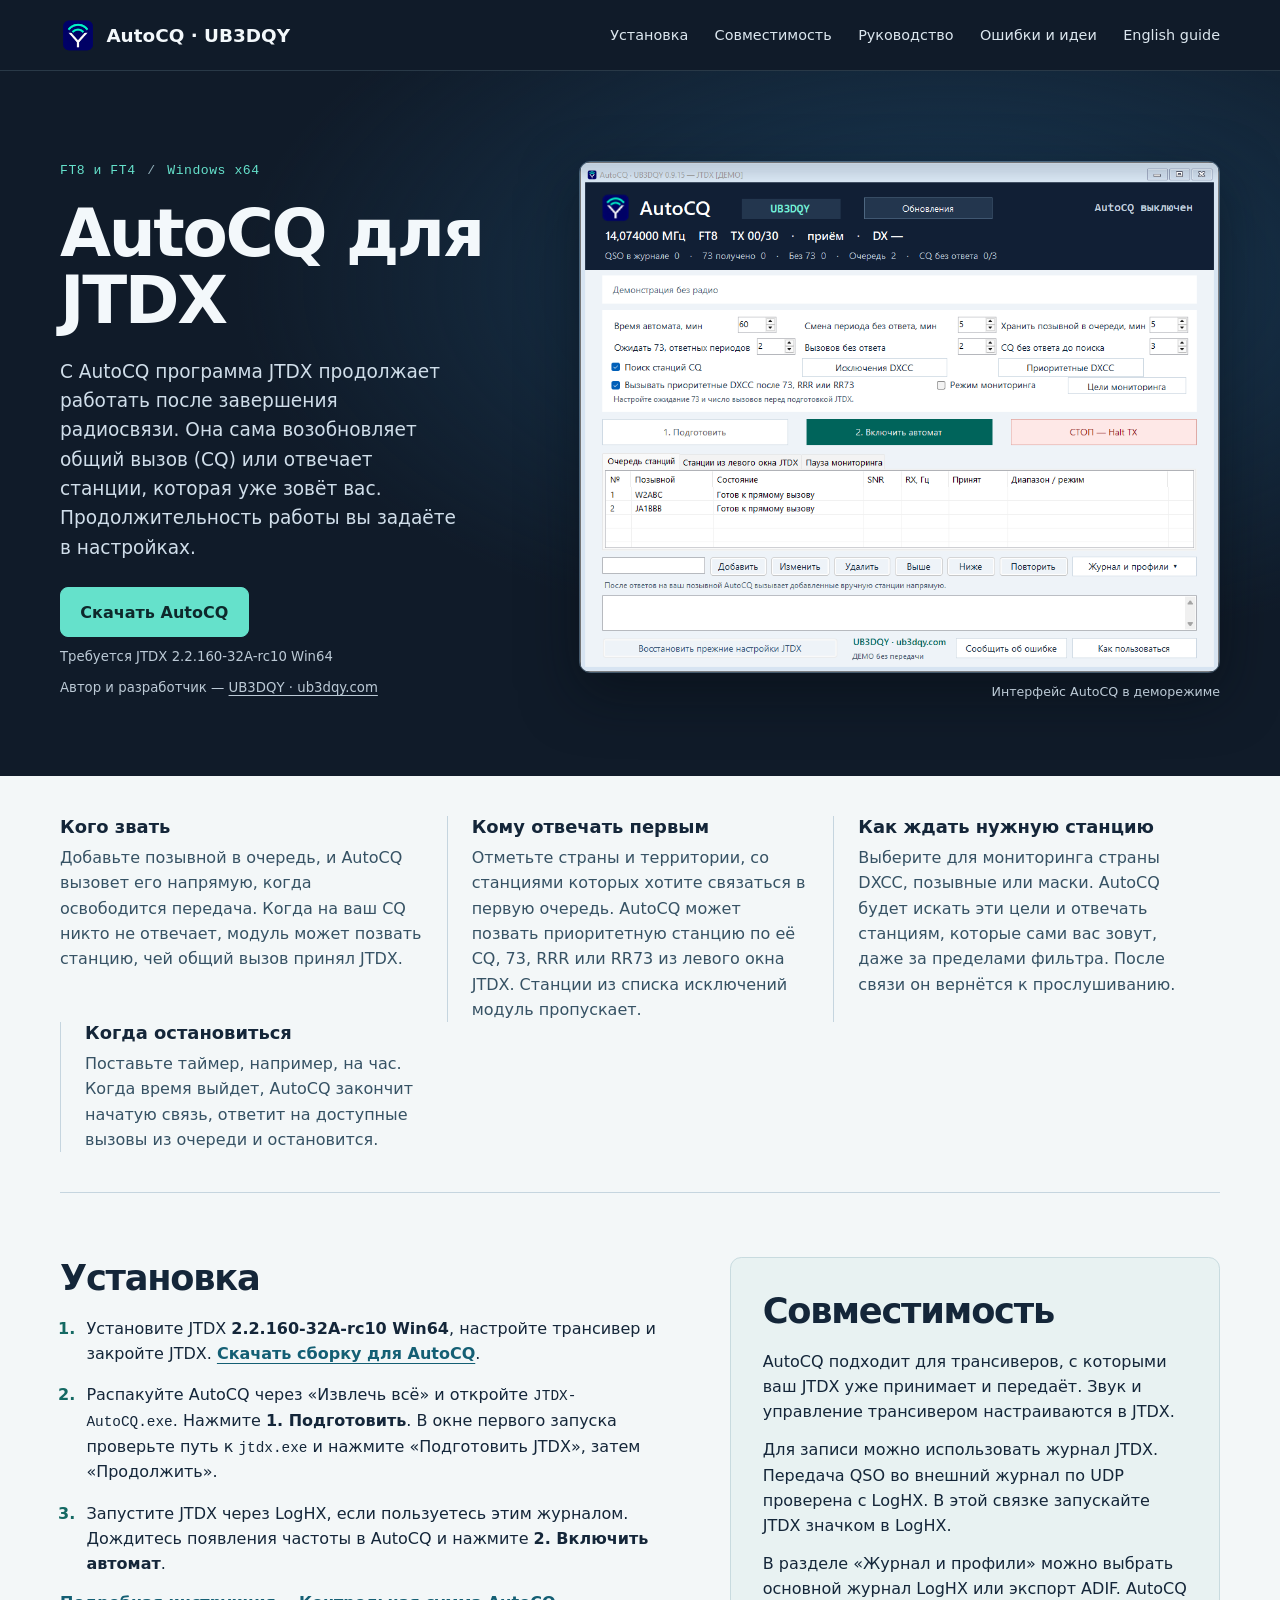
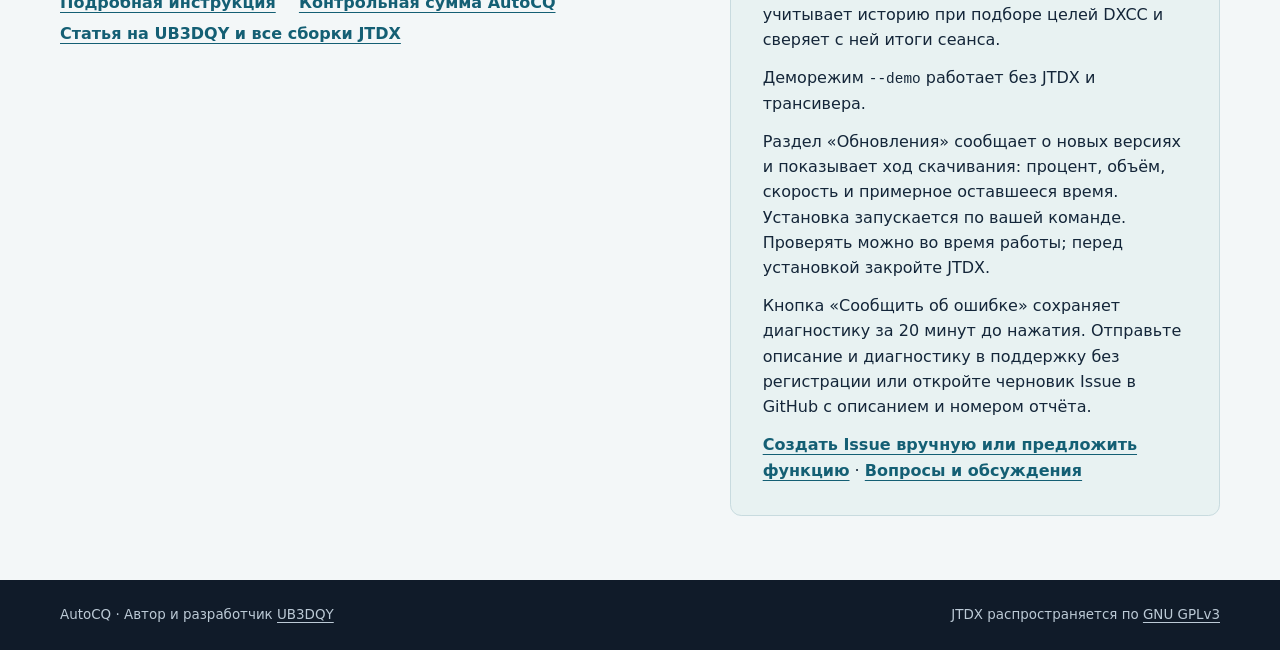
==== commit 8ca46c13: "Release AutoCQ 0.9.15 with LogHX history and operator tools" ====
--- a/docs/index.html
+++ b/docs/index.html
@@ -79,6 +79,7 @@
             <h2 id="compat-title">Совместимость</h2>
             <p>AutoCQ подходит для трансиверов, с которыми ваш JTDX уже принимает и передаёт. Звук и управление трансивером настраиваются в JTDX.</p>
             <p>Для записи можно использовать журнал JTDX. Передача QSO во внешний журнал по UDP проверена с LogHX. В этой связке запускайте JTDX значком в LogHX.</p>
+            <p>В разделе «Журнал и профили» можно выбрать основной журнал LogHX или экспорт ADIF. AutoCQ учитывает историю при подборе целей DXCC и сверяет с ней итоги сеанса.</p>
             <p>Деморежим <code>--demo</code> работает без JTDX и трансивера.</p>
             <p>Раздел «Обновления» сообщает о новых версиях и показывает ход скачивания: процент, объём, скорость и примерное оставшееся время. Установка запускается по вашей команде. Проверять можно во время работы; перед установкой закройте JTDX.</p>
             <p>Кнопка «Сообщить об ошибке» сохраняет диагностику за 20 минут до нажатия. Отправьте описание и диагностику в поддержку без регистрации или откройте черновик Issue в GitHub с описанием и номером отчёта.</p>
